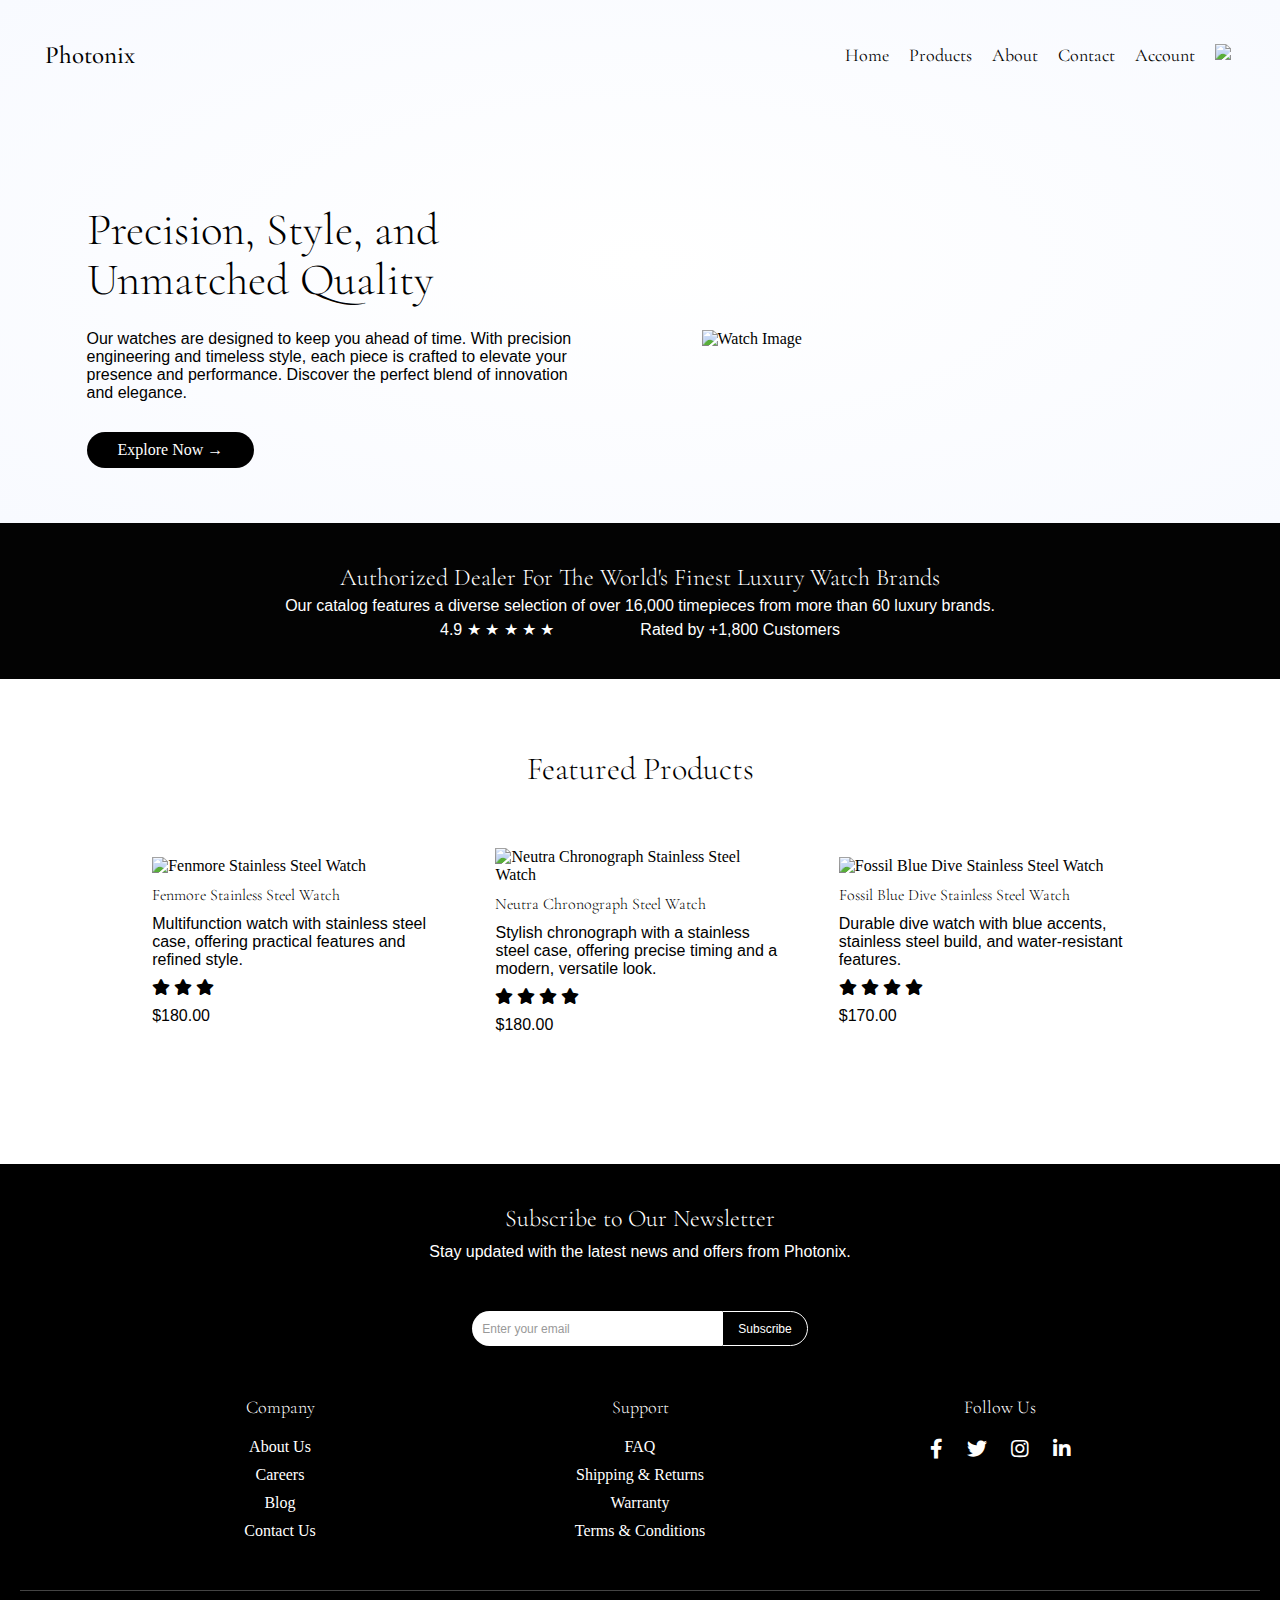
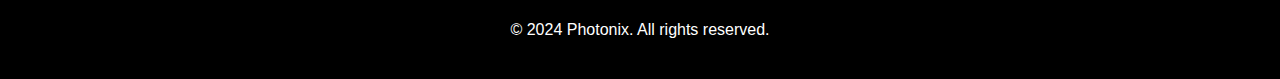
==== index.html @ 298b6c48 "Add files via upload" ====
<!DOCTYPE html>
<html lang="en">
<head>
    <meta charset="UTF-8">
    <meta name="viewport" content="width=device-width, initial-scale=1.0">
    <title>Photonix</title>
    <link rel="stylesheet" href="style.css">
    <link rel="stylesheet" href="https://fonts.googleapis.com/css2?family=Cormorant+Garamond:ital,wght@0,300;0,400;0,500;0,600;0,700;1,300;1,400;1,500;1,600;1,700&display=swap">
    <link href="https://cdnjs.cloudflare.com/ajax/libs/font-awesome/5.15.1/css/all.min.css" rel="stylesheet">
</head>
<body>
    <div class="header">
        <div class="container">
            <!-- Top Navigation -->
            <div class="navbar">
                <div class="logo-container">
                    <span class="logo">Photonix</span>
                </div>
                <nav>
                    <ul>
                        <li><a href="#">Home</a></li>
                        <li><a href="#">Products</a></li>
                        <li><a href="#">About</a></li>
                        <li><a href="#">Contact</a></li>
                        <li><a href="#">Account</a></li>
                        <img src="images /cart.png" width="20" height="20" alt="Cart Icon">
                    </ul>
                </nav>
            </div>
            <!-- End Top Navigation -->

            <!-- Hero Section -->
            <div class="row">
                <div class="col-2">
                    <h1>Precision, Style, and Unmatched Quality</h1>
                    <p>Our watches are designed to keep you ahead of time. 
                        With precision engineering and timeless style, each 
                        piece is crafted to elevate your presence and performance. 
                        Discover the perfect blend of innovation and elegance.</p>
                    <a href="#" class="btn">Explore Now &#8594;</a>
                </div>
                <div class="col-2">
                    <img src="images /watch.png" alt="Watch Image">
                </div>
            </div>
            <!-- End Hero Section -->
        </div>
    </div>

    <!-- Marketing Section -->
    <div class="section">
        <h2>Authorized Dealer For The World's Finest Luxury Watch Brands</h2> 
        <p>Our catalog features a diverse selection of over 16,000 timepieces 
            from more than 60 luxury brands.</p>
        <div class="ratings">
            <p>4.9 &#9733; &#9733; &#9733; &#9733; &#9733;</p>
            <p> Rated by +1,800 Customers</p>
        </div>
    </div>

    <!-- Featured Categories -->
    <div class="categories">
        <div class="small-container"> 
            <h1>Featured Products</h1>
            <div class="row">
                <div class="col-3"> 
                    <img src="images /watch_1.webp" alt="Fenmore Stainless Steel Watch">
                    <h4>Fenmore Stainless Steel Watch</h4>
                    <p> Multifunction watch with stainless steel case, offering practical features and refined style.</p>
                    <div class="rating">
                        <i class="fa fa-star"></i>
                        <i class="fa fa-star"></i>
                        <i class="fa fa-star"></i>
                    </div>
                    <p>$180.00</p>
                </div>
                <div class="col-3"> 
                    <img src="images /watch_3.webp" alt="Neutra Chronograph Stainless Steel Watch">
                    <h4>Neutra Chronograph Steel Watch</h4>
                    <p>Stylish chronograph with a stainless steel case, offering precise timing and a modern, versatile look.</p>
                    <div class="rating">
                        <i class="fa fa-star"></i>
                        <i class="fa fa-star"></i>
                        <i class="fa fa-star"></i>
                        <i class="fa fa-star"></i>
                    </div>
                    <p>$180.00</p>
                </div>
                <div class="col-3"> 
                    <img src="images /watch_2.webp" alt="Fossil Blue Dive Stainless Steel Watch">
                    <h4>Fossil Blue Dive Stainless Steel Watch</h4>
                    <p> Durable dive watch with blue accents, stainless steel build, and water-resistant features.</p>
                    <div class="rating">
                        <i class="fa fa-star"></i>
                        <i class="fa fa-star"></i>
                        <i class="fa fa-star"></i>
                        <i class="fa fa-star"></i>
                    </div>
                    <p>$170.00</p>
                </div>
            </div>
        </div>
    </div>

    <!-- Footer -->
    <footer>
        <div class="footer-container">
            <div class="newsletter">
                <h2>Subscribe to Our Newsletter</h2>
                <p>Stay updated with the latest news and offers from Photonix.</p>
                <form action="#" method="post" class="newsletter-form">
                    <input type="email" name="email" placeholder="Enter your email" required>
                    <button type="submit" class="btn">Subscribe</button>
                </form>
            </div>
            <div class="footer-links">
                <div class="link-column">
                    <h4>Company</h4>
                    <ul>
                        <li><a href="#">About Us</a></li>
                        <li><a href="#">Careers</a></li>
                        <li><a href="#">Blog</a></li>
                        <li><a href="#">Contact Us</a></li>
                    </ul>
                </div>
                <div class="link-column">
                    <h4>Support</h4>
                    <ul>
                        <li><a href="#">FAQ</a></li>
                        <li><a href="#">Shipping & Returns</a></li>
                        <li><a href="#">Warranty</a></li>
                        <li><a href="#">Terms & Conditions</a></li>
                    </ul>
                </div>
                <div class="link-column">
                    <h4>Follow Us</h4>
                    <div class="social-media">
                        <a href="#"><i class="fab fa-facebook-f"></i></a>
                        <a href="#"><i class="fab fa-twitter"></i></a>
                        <a href="#"><i class="fab fa-instagram"></i></a>
                        <a href="#"><i class="fab fa-linkedin-in"></i></a>
                    </div>
                </div>
            </div>
        </div>
        <div class="footer-bottom">
            <p>&copy; 2024 Photonix. All rights reserved.</p>
        </div>
    </footer>
</body>
</html>
---- style.css ----
* {
    margin: 0;
    padding: 0;
    box-sizing: border-box;
}

body h1, h2, h3, h4 {
    font-family: "Cormorant Garamond", serif;
    font-weight: 300;
    font-style: normal;
}

p {
    font-family: 'Avenir Next', sans-serif;
    font-weight: 300;
    font-style: normal;
}

/* Navigation */
.navbar {
    display: flex;
    justify-content: space-between;
    align-items: center;
    padding: 40px 20px;
}

.navbar nav {
    font-size: 18px;
    font-family: "Cormorant Garamond", serif;
    font-weight: 400;
    font-style: normal;
}

.navbar .logo-container .logo {
    font-size: 25px;
    font-family: "Cormorant Garamond", serif;
    font-weight: 500;
    font-style: normal;
    color: #000000; 
}

nav ul {
    display: flex; 
    list-style-type: none;
    padding: 0;
    margin: 0;
}

nav li {
    margin-right: 20px;
}

a {
    text-decoration: none;
    color: #000000;
}

a:hover {
    color: inherit;
}

nav li a:hover {
    border-bottom: 1px solid #000000; 
}

/* Content */
p {
    color: #000000;
}

.container {
    max-width: 1300px;
    margin: auto;
    padding-left: 25px;
    padding-right: 25px;
    padding-bottom: 25px;
}

.row {
    display: flex;
    align-items: center;
    flex-wrap: wrap;
    justify-content: space-around;
}

.col-2 {
    flex-basis: 40%;
    min-width: 300px;
}

.col-2 img {
    max-width: 120%;
    padding: 50px 0;
}

.col-2 h1 {
    font-size: 45px;
    line-height: 50px;
    margin: 25px 0;
}

.btn {
    display: inline-block;
    background: #000000;
    color: #fff;
    padding: 8px 30px;
    margin: 30px 0;
    border-radius: 30px;
    border: 1px solid transparent;
    transition: background 0.5s, color 0.5s, border 0.5s;
}

.btn:hover {
    background: transparent;
    color: #000000;
    border: 1px solid #000000;
    border-radius: 30px; 
}

.header { 
    background: radial-gradient(ellipse farthest-corner, #ffffff, #f8faff);
}

.header .row {
    margin-top: 70px;
}

.section { 
    text-align: center; 
    align-items: center; 
    justify-content: center; 
    padding: 40px;
    background-color: #030303; 
}

.section h2, .section p {
    margin-bottom: 5px;
    color: white; 
}

.ratings {
    display: flex; 
    justify-content: space-between; 
    align-items: center;
    max-width: 400px; 
    margin: 0 auto;
}

.ratings p {
    margin: 0; 
    padding: 0; 
}

.categories {
    display: flex;
    margin: 70px 20px;
}

.col-3 { 
    flex-basis: 30%;
    min-width: 200px;
    padding: 10px;
    margin-bottom: 50px;
}

.col-3 img {
    width: 100%;
}

.small-container {
    max-width: 1080px;
    margin: auto;
    padding-left: 25px;
    padding-right: 25px;
}

.small-container h1 {
    text-align: center;
    margin-bottom: 50px;
}

.col-3 h4, .col-3 p, .col-3 .rating {
    margin-top: 10px;
}

/* Footer */
footer {
    background-color: #000000;
    color: #fff;
    padding: 40px 20px;
    text-align: center;
}

footer p { 
    color: #fff; 
    margin-top: 10px;
}

.footer-container {
    max-width: 1080px;
    margin: 0 auto;
}

.newsletter-form {
    display: flex;
    justify-content: center;
    margin-top: 20px;
    align-items: center;
}

.newsletter-form input[type="email"] {
    padding: 10.05px;
    width: 250px; 
    border: none;
    border-radius: 30px 0 0 30px;
    font-size: 12px; 
    font-weight: 200 !important; 
}

.newsletter-form .btn {
    padding: 9.5px 15px;
    border-radius: 0 30px 30px 0;
    border: 0.1px solid #ffffff; 
    background-color: #000000;
    color: #fff;
    font-weight: 200 !important; 
    font-size: 12px; 
    cursor: pointer;
}

.newsletter-form input[type="email"]::placeholder {
    color: #999; 
}

.footer-links {
    display: flex;
    justify-content: space-between;
    flex-wrap: wrap;
}

.link-column {
    flex: 1;
    min-width: 150px;
    margin: 20px 0;
}

.link-column h4 {
    font-family: "Cormorant Garamond", serif;
    font-weight: 200 !important;
    font-size: 18px;
    margin-bottom: 20px;
}

.link-column ul {
    list-style: none;
    padding: 0;
}

.link-column ul li {
    margin-bottom: 10px;
}

.link-column ul li a {
    color: #fff;
    text-decoration: none;
    transition: color 0.3s;
}

.link-column ul li a:hover {
    color: #ddd;
}

.social-media a {
    color: #fff;
    margin: 0 10px;
    font-size: 20px;
    transition: color 0.3s;
}

.social-media a:hover {
    color: #ddd;
}

.footer-bottom {
    border-top: 1px solid #444;
    margin-top: 20px;
    padding-top: 20px;
}
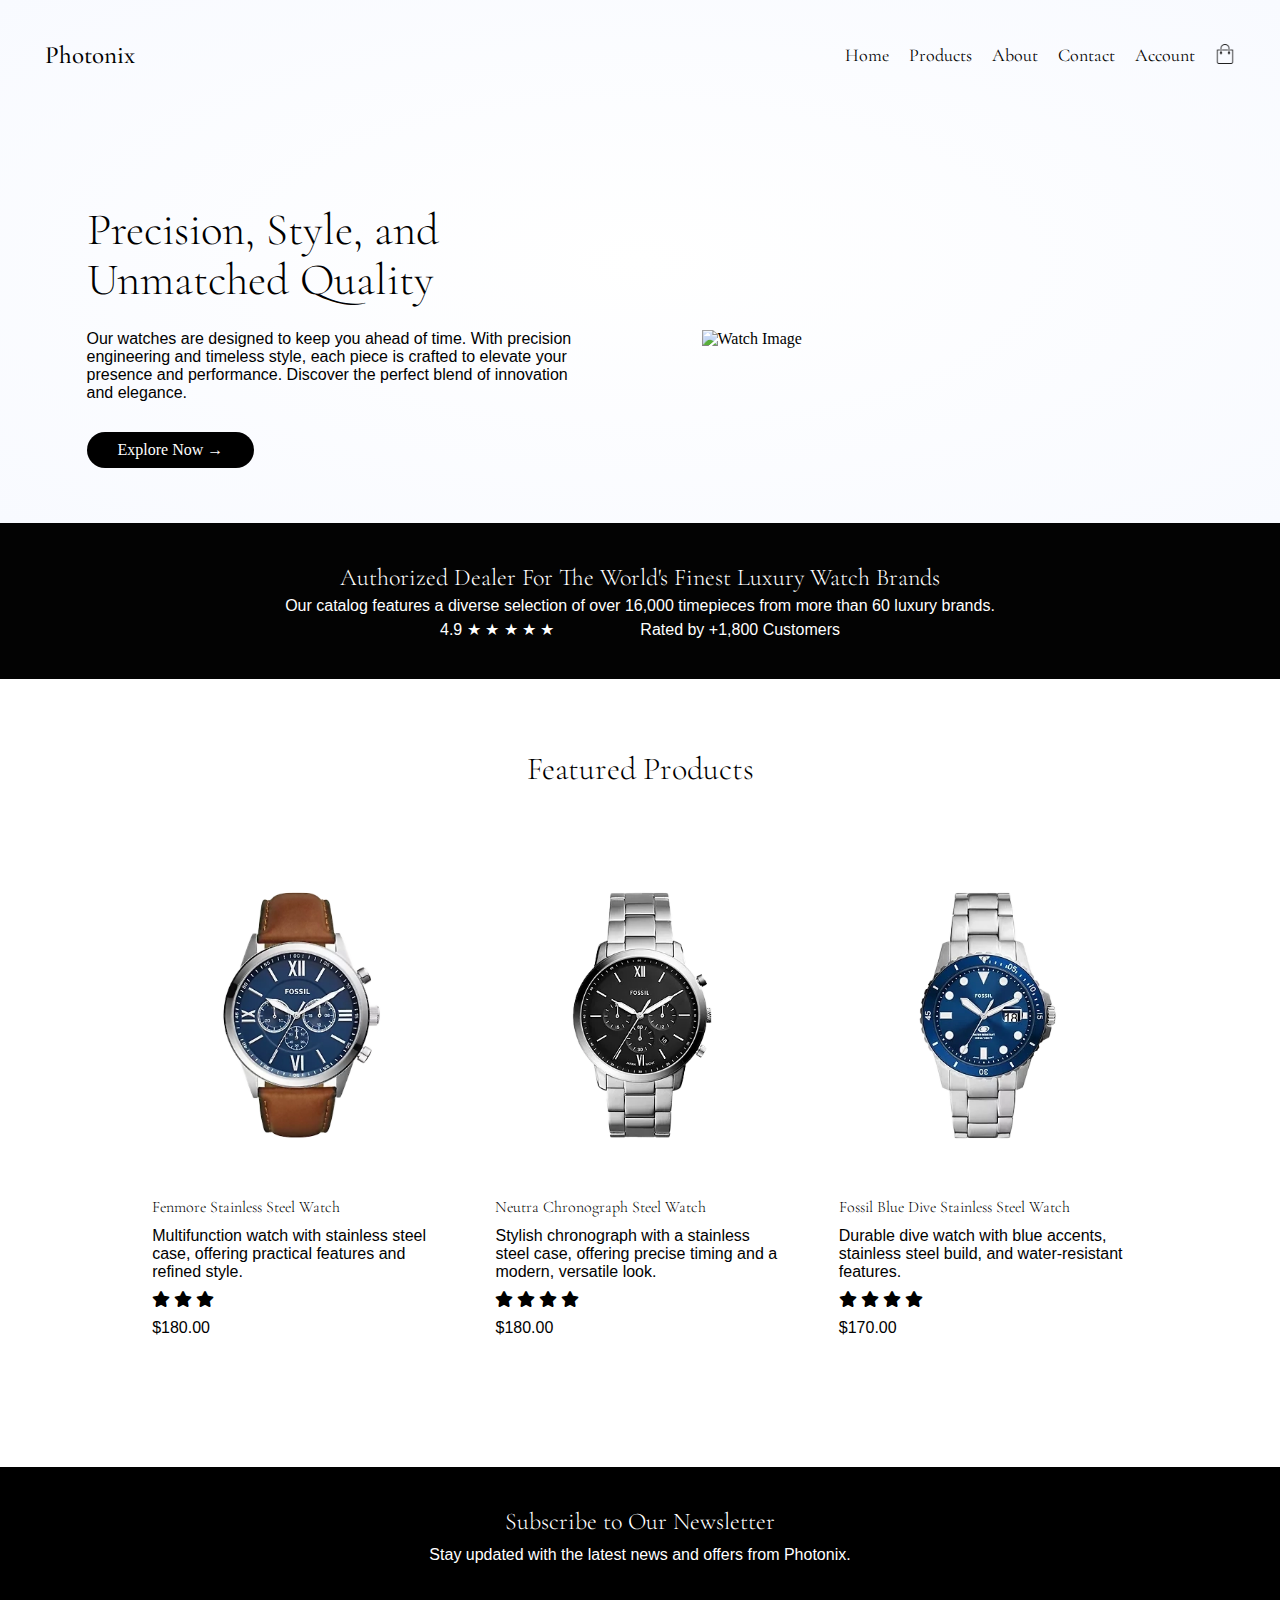
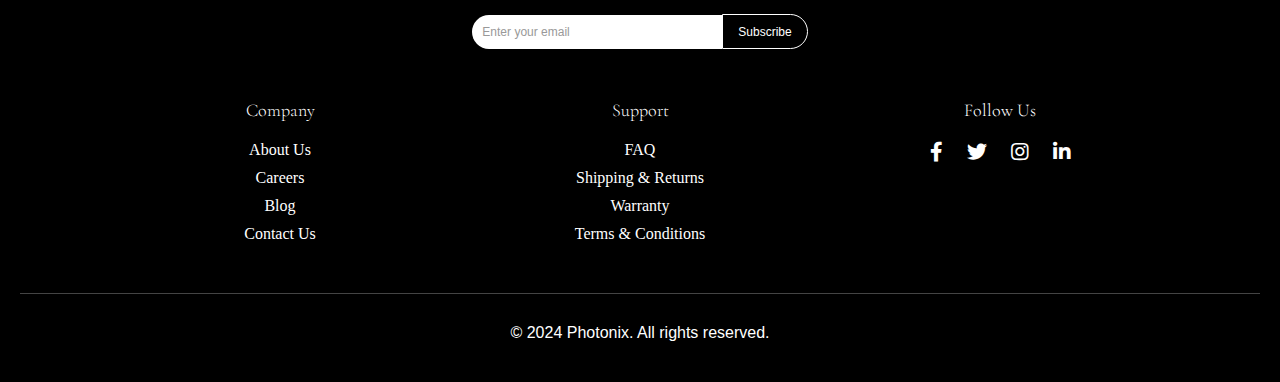
==== commit 7d17b257: "Update index.html" ====
--- a/index.html
+++ b/index.html
@@ -23,7 +23,7 @@
                         <li><a href="#">About</a></li>
                         <li><a href="#">Contact</a></li>
                         <li><a href="#">Account</a></li>
-                        <img src="images /cart.png" width="20" height="20" alt="Cart Icon">
+                        <img src="cart.png" width="20" height="20" alt="Cart Icon">
                     </ul>
                 </nav>
             </div>
@@ -40,7 +40,7 @@
                     <a href="#" class="btn">Explore Now &#8594;</a>
                 </div>
                 <div class="col-2">
-                    <img src="images /watch.png" alt="Watch Image">
+                    <img src="watch.png" alt="Watch Image">
                 </div>
             </div>
             <!-- End Hero Section -->
@@ -64,7 +64,7 @@
             <h1>Featured Products</h1>
             <div class="row">
                 <div class="col-3"> 
-                    <img src="images /watch_1.webp" alt="Fenmore Stainless Steel Watch">
+                    <img src="watch_1.webp" alt="Fenmore Stainless Steel Watch">
                     <h4>Fenmore Stainless Steel Watch</h4>
                     <p> Multifunction watch with stainless steel case, offering practical features and refined style.</p>
                     <div class="rating">
@@ -75,7 +75,7 @@
                     <p>$180.00</p>
                 </div>
                 <div class="col-3"> 
-                    <img src="images /watch_3.webp" alt="Neutra Chronograph Stainless Steel Watch">
+                    <img src="watch_3.webp" alt="Neutra Chronograph Stainless Steel Watch">
                     <h4>Neutra Chronograph Steel Watch</h4>
                     <p>Stylish chronograph with a stainless steel case, offering precise timing and a modern, versatile look.</p>
                     <div class="rating">
@@ -87,7 +87,7 @@
                     <p>$180.00</p>
                 </div>
                 <div class="col-3"> 
-                    <img src="images /watch_2.webp" alt="Fossil Blue Dive Stainless Steel Watch">
+                    <img src="watch_2.webp" alt="Fossil Blue Dive Stainless Steel Watch">
                     <h4>Fossil Blue Dive Stainless Steel Watch</h4>
                     <p> Durable dive watch with blue accents, stainless steel build, and water-resistant features.</p>
                     <div class="rating">
